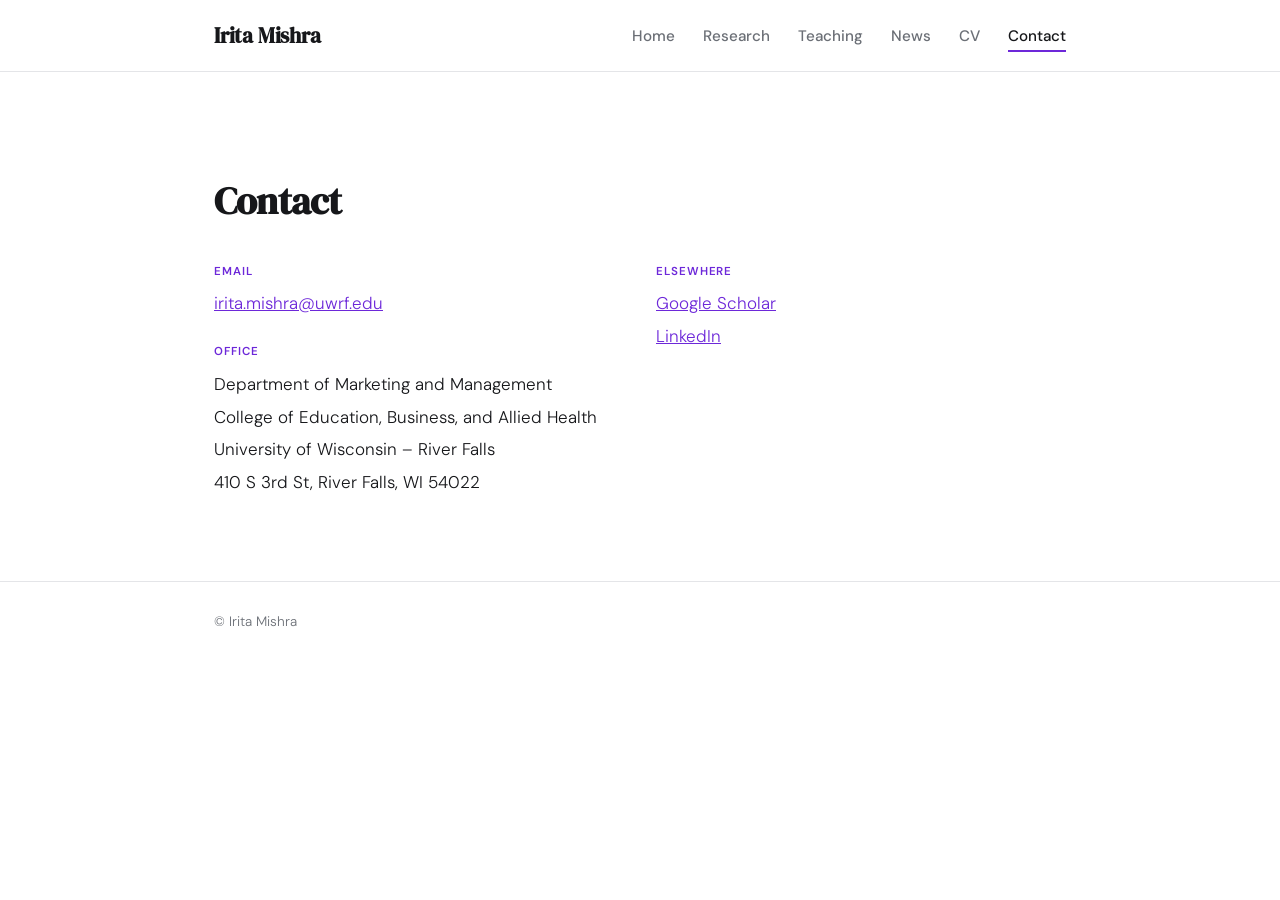
==== contact.html @ c256d79f "Restyle site typography and layout to match profscm.com block style Swaps Inter for a DM Serif Displ" ====
<!DOCTYPE html>
<html lang="en">
<head>
<meta charset="UTF-8">
<meta name="viewport" content="width=device-width, initial-scale=1.0">
<title>Contact | Irita Mishra</title>
<link rel="preconnect" href="https://fonts.googleapis.com">
<link rel="preconnect" href="https://fonts.gstatic.com" crossorigin>
<link href="https://fonts.googleapis.com/css2?family=DM+Sans:wght@300;400;500;600;700&family=DM+Serif+Display:ital@0;1&display=swap" rel="stylesheet">
<link rel="stylesheet" href="css/style.css">
</head>
<body>

<header class="site-header">
  <div class="wrap">
    <a href="index.html" class="site-title">Irita Mishra</a>
    <button class="nav-toggle" aria-label="Toggle navigation">&#9776;</button>
    <nav class="main-nav">
      <ul>
        <li><a href="index.html">Home</a></li>
        <li><a href="research.html">Research</a></li>
        <li><a href="teaching.html">Teaching</a></li>
        <li><a href="news.html">News</a></li>
        <li><a href="cv.html">CV</a></li>
        <li><a href="contact.html" class="active">Contact</a></li>
      </ul>
    </nav>
  </div>
</header>

<main>
  <div class="wrap">
    <div class="page-header">
      <h1>Contact</h1>
    </div>

    <section class="contact-grid">
      <div>
        <h3>Email</h3>
        <p><a href="mailto:irita.mishra@uwrf.edu">irita.mishra@uwrf.edu</a></p>

        <h3 style="margin-top:24px;">Office</h3>
        <p>Department of Marketing and Management</p>
        <p>College of Education, Business, and Allied Health</p>
        <p>University of Wisconsin – River Falls</p>
        <p>410 S 3rd St, River Falls, WI 54022</p>
      </div>

      <div>
        <h3>Elsewhere</h3>
        <p><a href="https://scholar.google.com/" target="_blank" rel="noopener">Google Scholar</a></p>
        <p><a href="https://www.linkedin.com/" target="_blank" rel="noopener">LinkedIn</a></p>
      </div>
    </section>
  </div>
</main>

<footer>
  <div class="wrap">
    &copy; Irita Mishra
  </div>
</footer>

<script src="js/main.js"></script>
</body>
</html>
---- css/style.css ----
/* ---------- Design tokens ---------- */
:root {
  --bg: #ffffff;
  --bg-alt: #f6f6f7;         /* light grey, for neutral highlights */
  --bg-purple: #f4f0fb;      /* light purple, for accent highlights */
  --bg-card: #ffffff;
  --text: #16171a;
  --text-muted: #6b6f76;
  --accent: #6d28d9;      /* muted purple, editable */
  --accent-dark: #591db8;
  --border: #e4e5e8;
  --border-card: #e8e4f0;
  --serif: "DM Serif Display", Georgia, "Times New Roman", serif;
  --sans: "DM Sans", -apple-system, BlinkMacSystemFont, "Segoe UI", Helvetica, Arial, sans-serif;
  --max-width: 900px;
  --radius: 10px;
}

* { box-sizing: border-box; }

html { scroll-behavior: smooth; }

body {
  margin: 0;
  background: var(--bg);
  color: var(--text);
  font-family: var(--sans);
  font-weight: 300;
  font-size: 17px;
  line-height: 1.7;
  -webkit-font-smoothing: antialiased;
}

.wrap {
  max-width: var(--max-width);
  margin: 0 auto;
  padding: 0 24px;
}

a {
  color: var(--accent);
}

.eyebrow {
  display: block;
  font-family: var(--sans);
  font-size: 0.72rem;
  font-weight: 600;
  letter-spacing: 0.08em;
  text-transform: uppercase;
  color: var(--accent);
  margin: 0 0 10px;
}

/* ---------- Header / nav ---------- */
header.site-header {
  border-bottom: 1px solid var(--border);
  background: var(--bg);
  position: sticky;
  top: 0;
  z-index: 10;
}

.site-header .wrap {
  display: flex;
  align-items: center;
  justify-content: space-between;
  padding-top: 18px;
  padding-bottom: 18px;
}

.site-title {
  font-family: var(--serif);
  font-size: 1.3rem;
  font-weight: 700;
  color: var(--text);
  text-decoration: none;
  letter-spacing: -0.01em;
}

nav.main-nav ul {
  list-style: none;
  display: flex;
  gap: 28px;
  margin: 0;
  padding: 0;
}

nav.main-nav a {
  text-decoration: none;
  color: var(--text-muted);
  font-size: 0.95rem;
  font-weight: 500;
  padding-bottom: 4px;
  border-bottom: 2px solid transparent;
  transition: color 0.15s ease, border-color 0.15s ease;
}

nav.main-nav a:hover,
nav.main-nav a.active {
  color: var(--text);
  border-bottom-color: var(--accent);
}

.nav-toggle {
  display: none;
  background: none;
  border: none;
  font-size: 1.5rem;
  cursor: pointer;
  color: var(--text);
}

/* ---------- Hero (home page) ---------- */
.hero {
  padding: 64px 0 48px;
  display: grid;
  grid-template-columns: 200px 1fr;
  gap: 40px;
  align-items: center;
}

.hero img.portrait {
  width: 200px;
  height: auto;
  border-radius: 8px;
  object-fit: contain;
  background: var(--bg-alt);
  border: 1px solid var(--border);
}

.hero h1 {
  font-family: var(--serif);
  font-weight: 700;
  font-size: 2.75rem;
  margin: 0 0 10px;
  line-height: 1.15;
  letter-spacing: -0.02em;
}

.hero .role {
  color: var(--text-muted);
  font-size: 1.05rem;
  font-weight: 400;
  margin: 0 0 16px;
}

.hero p {
  margin: 0 0 8px;
}

.links-row {
  margin-top: 18px;
  display: flex;
  flex-wrap: wrap;
  gap: 10px;
}

.links-row a {
  font-size: 0.9rem;
  font-weight: 500;
  text-decoration: none;
  color: var(--text);
  border: 1px solid var(--border);
  padding: 8px 16px;
  border-radius: 8px;
  transition: background 0.15s ease, border-color 0.15s ease;
}

.links-row a:hover {
  background: var(--bg-purple);
  border-color: var(--accent);
}

/* ---------- Section styling ---------- */
main {
  padding: 40px 0 80px;
}

section + section {
  margin-top: 64px;
}

h2.section-title {
  font-family: var(--serif);
  font-weight: 700;
  font-size: 1.9rem;
  margin: 0 0 24px;
  letter-spacing: -0.01em;
}

.section-intro {
  color: var(--text-muted);
  margin: 14px 0 24px;
  max-width: 640px;
}

.page-header {
  padding: 56px 0 16px;
}

.page-header h1 {
  font-family: var(--serif);
  font-weight: 700;
  font-size: 2.4rem;
  margin: 0 0 12px;
  letter-spacing: -0.02em;
}

.page-header p {
  color: var(--text-muted);
  max-width: 640px;
}

/* ---------- Research cards ---------- */
section:has(> .research-item) {
  display: grid;
  grid-template-columns: repeat(2, 1fr);
  gap: 18px;
}

section:has(> .research-item) > h2.section-title {
  grid-column: 1 / -1;
}

.research-item {
  padding: 26px;
  background: var(--bg-card);
  border: 1px solid var(--border-card);
  border-radius: var(--radius);
  transition: border-color 0.15s ease, box-shadow 0.15s ease;
}

.research-item:hover {
  border-color: var(--accent);
  box-shadow: 0 2px 14px rgba(109, 40, 217, 0.08);
}

.research-item h3 {
  font-family: var(--serif);
  font-size: 1.2rem;
  font-weight: 700;
  margin: 0 0 8px;
}

.research-item p {
  color: var(--text-muted);
  margin: 0;
}

.tag-row {
  margin-top: 10px;
  display: flex;
  flex-wrap: wrap;
  gap: 6px;
}

.tag {
  font-size: 0.78rem;
  font-weight: 500;
  color: var(--accent);
  background: var(--bg-purple);
  padding: 4px 12px;
  border-radius: 12px;
}

/* ---------- Publications ---------- */
.pub-year {
  font-family: var(--serif);
  font-weight: 700;
  font-size: 1.1rem;
  color: var(--text);
  margin: 32px 0 10px;
}

.pub-year:first-of-type { margin-top: 0; }

.pub-item {
  padding: 22px 26px;
  margin-bottom: 14px;
  background: var(--bg-card);
  border: 1px solid var(--border-card);
  border-radius: var(--radius);
  transition: border-color 0.15s ease, box-shadow 0.15s ease;
}

.pub-item:hover {
  border-color: var(--accent);
  box-shadow: 0 2px 14px rgba(109, 40, 217, 0.08);
}

.pub-item:last-child { margin-bottom: 0; }

.pub-item .pub-title {
  font-family: var(--serif);
  font-weight: 700;
  font-size: 1.08rem;
  margin: 0 0 6px;
}

.pub-item .pub-meta {
  color: var(--text-muted);
  font-size: 0.92rem;
  margin: 0 0 6px;
}

.pub-item .pub-links {
  margin-top: 10px;
}

.pub-item .pub-links a {
  display: inline-block;
  font-size: 0.82rem;
  font-weight: 500;
  margin-right: 10px;
  color: var(--accent);
  background: var(--bg-purple);
  text-decoration: none;
  padding: 5px 12px;
  border-radius: 6px;
  transition: background 0.15s ease;
}

.pub-item .pub-links a:hover { background: #e9e0f9; text-decoration: none; }

details.abstract summary {
  cursor: pointer;
  list-style: none;
}

details.abstract summary::-webkit-details-marker {
  display: none;
}

details.abstract summary::marker {
  display: none;
}

.pub-item details.abstract summary .pub-title {
  margin-bottom: 4px;
}

.course-item details.abstract summary h3 {
  margin-bottom: 4px;
}

details.abstract .dropdown-arrow {
  display: inline-flex;
  align-items: center;
  justify-content: center;
  width: 20px;
  height: 20px;
  margin-left: 8px;
  vertical-align: middle;
  border-radius: 50%;
  background: rgba(109, 40, 217, 0.1);
  color: var(--accent);
  transition: transform 0.15s ease, background 0.15s ease;
}

details.abstract .dropdown-arrow svg {
  width: 11px;
  height: 11px;
  fill: none;
  stroke: currentColor;
  stroke-width: 2.2;
  stroke-linecap: round;
  stroke-linejoin: round;
}

details.abstract summary:hover .dropdown-arrow {
  background: rgba(109, 40, 217, 0.18);
}

details.abstract[open] .dropdown-arrow {
  transform: rotate(180deg);
}

details.abstract .abstract-body {
  margin-top: 8px;
}

details.abstract .abstract-body p {
  margin: 0;
  color: var(--text-muted);
  font-size: 0.92rem;
  max-width: 640px;
}

.pub-status {
  display: inline-block;
  font-size: 0.75rem;
  padding: 2px 8px;
  border-radius: 10px;
  background: var(--bg-alt);
  color: var(--text-muted);
  margin-left: 8px;
}

/* ---------- Teaching ---------- */
.course-item {
  padding: 18px 24px;
  margin-bottom: 12px;
  background: var(--bg-card);
  border: 1px solid var(--border-card);
  border-radius: var(--radius);
  transition: border-color 0.15s ease, box-shadow 0.15s ease;
}

.course-item:hover {
  border-color: var(--accent);
  box-shadow: 0 2px 14px rgba(109, 40, 217, 0.08);
}

.course-item:last-child { margin-bottom: 0; }

.course-item h3 {
  font-family: var(--serif);
  font-weight: 700;
  margin: 0 0 4px;
  font-size: 1.1rem;
}

.course-item .course-meta {
  color: var(--text-muted);
  font-size: 0.9rem;
}

/* ---------- CV page ---------- */
.cv-block {
  margin-bottom: 28px;
  padding: 28px 32px;
  background: var(--bg-card);
  border: 1px solid var(--border-card);
  border-radius: var(--radius);
}

.cv-block h2.section-title { margin-bottom: 6px; }

.cv-entry {
  display: grid;
  grid-template-columns: 150px 1fr;
  gap: 16px;
  padding: 14px 0;
  border-top: 1px solid var(--border);
}

.cv-block .cv-entry:first-of-type { border-top: none; }

.cv-entry .cv-date {
  color: var(--text-muted);
  font-size: 0.9rem;
}

.cv-entry .cv-detail strong { display: block; font-weight: 600; }
.cv-entry .cv-detail span { color: var(--text-muted); font-size: 0.92rem; }

.download-btn {
  display: inline-block;
  margin-top: 6px;
  background: var(--accent);
  color: #fff;
  text-decoration: none;
  padding: 10px 22px;
  border-radius: 8px;
  font-weight: 500;
  font-size: 0.92rem;
  transition: background 0.15s ease;
}

.download-btn:hover { background: var(--accent-dark); }

/* ---------- Contact ---------- */
.contact-grid {
  display: grid;
  grid-template-columns: 1fr 1fr;
  gap: 32px;
}

.contact-grid h3 {
  font-family: var(--sans);
  margin: 0 0 8px;
  color: var(--accent);
  text-transform: uppercase;
  letter-spacing: 0.08em;
  font-weight: 600;
  font-size: 0.72rem;
}

.contact-grid p { margin: 0 0 4px; }

/* ---------- News ---------- */
.news-item {
  display: flex;
  gap: 20px;
  padding: 22px 24px;
  margin-bottom: 14px;
  background: var(--bg-card);
  border: 1px solid var(--border-card);
  border-radius: var(--radius);
  transition: border-color 0.15s ease, box-shadow 0.15s ease;
}

.news-item:hover {
  border-color: var(--accent);
  box-shadow: 0 2px 14px rgba(109, 40, 217, 0.08);
}

.news-item:last-child { margin-bottom: 0; }

.news-item .news-thumb {
  width: 100px;
  height: 100px;
  flex-shrink: 0;
  border-radius: 8px;
  object-fit: cover;
  background: var(--bg-alt);
  border: 1px solid var(--border);
}

.news-item .news-body { flex: 1; min-width: 0; }

.news-item .news-date {
  display: block;
  color: var(--text-muted);
  font-size: 0.82rem;
  margin-bottom: 4px;
}

.news-item h3 {
  font-family: var(--serif);
  font-weight: 700;
  margin: 0 0 6px;
  font-size: 1.15rem;
}

.news-item p {
  margin: 0 0 8px;
  color: var(--text-muted);
}

.news-item .news-link {
  font-size: 0.85rem;
  text-decoration: none;
}

.news-item .news-link:hover { text-decoration: underline; }

/* ---------- Footer ---------- */
footer {
  border-top: 1px solid var(--border);
  padding: 28px 0;
  color: var(--text-muted);
  font-size: 0.85rem;
}

/* ---------- Responsive ---------- */
@media (max-width: 780px) {
  section:has(> .research-item) {
    grid-template-columns: 1fr;
  }
}

@media (max-width: 640px) {
  .hero {
    grid-template-columns: 1fr;
    text-align: center;
    padding-top: 40px;
  }
  .hero img.portrait { margin: 0 auto; }
  .hero h1 { font-size: 2rem; }
  .page-header h1 { font-size: 1.9rem; }
  .links-row { justify-content: center; }

  .nav-toggle { display: block; }

  nav.main-nav {
    display: none;
    position: absolute;
    top: 100%;
    left: 0;
    right: 0;
    background: var(--bg);
    border-bottom: 1px solid var(--border);
  }

  nav.main-nav.open { display: block; }

  nav.main-nav ul {
    flex-direction: column;
    padding: 12px 24px 20px;
    gap: 16px;
  }

  .cv-entry { grid-template-columns: 1fr; gap: 2px; }
  .contact-grid { grid-template-columns: 1fr; }

  .news-item { flex-direction: column; }
  .news-item .news-thumb { width: 100%; height: auto; aspect-ratio: 1 / 1; }
}
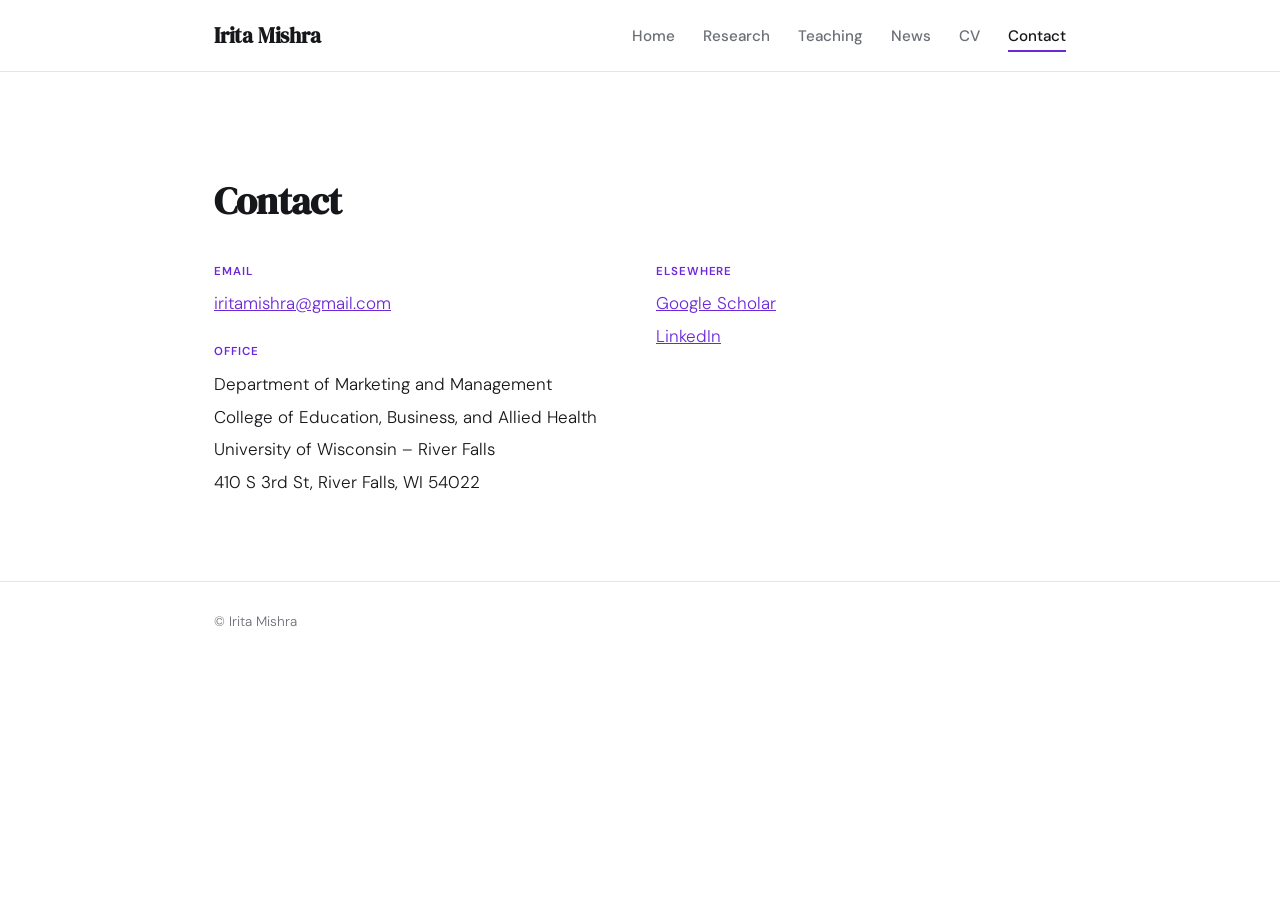
==== commit 48c42d0f: "Sync CV, research, and teaching pages; update contact links and block styling Updates cv.html, resea" ====
--- a/contact.html
+++ b/contact.html
@@ -37,7 +37,7 @@
     <section class="contact-grid">
       <div>
         <h3>Email</h3>
-        <p><a href="mailto:irita.mishra@uwrf.edu">irita.mishra@uwrf.edu</a></p>
+        <p><a href="mailto:iritamishra@gmail.com">iritamishra@gmail.com</a></p>
 
         <h3 style="margin-top:24px;">Office</h3>
         <p>Department of Marketing and Management</p>
@@ -48,8 +48,8 @@
 
       <div>
         <h3>Elsewhere</h3>
-        <p><a href="https://scholar.google.com/" target="_blank" rel="noopener">Google Scholar</a></p>
-        <p><a href="https://www.linkedin.com/" target="_blank" rel="noopener">LinkedIn</a></p>
+        <p><a href="https://scholar.google.com/citations?user=cT0lLs0AAAAJ&hl=en" target="_blank" rel="noopener">Google Scholar</a></p>
+        <p><a href="https://www.linkedin.com/in/iritamishra/" target="_blank" rel="noopener">LinkedIn</a></p>
       </div>
     </section>
   </div>
--- a/css/style.css
+++ b/css/style.css
@@ -9,7 +9,10 @@
   --accent: #6d28d9;      /* muted purple, editable */
   --accent-dark: #591db8;
   --border: #e4e5e8;
-  --border-card: #e8e4f0;
+  --border-card: #e0d4f7;
+  --border-grey: #dadbdf;
+  --bg-purple-hover: #ece0fa;
+  --bg-grey-hover: #e9eaed;
   --serif: "DM Serif Display", Georgia, "Times New Roman", serif;
   --sans: "DM Sans", -apple-system, BlinkMacSystemFont, "Segoe UI", Helvetica, Arial, sans-serif;
   --max-width: 900px;
@@ -225,15 +228,16 @@
 
 .research-item {
   padding: 26px;
-  background: var(--bg-card);
+  background: var(--bg-purple);
   border: 1px solid var(--border-card);
   border-radius: var(--radius);
-  transition: border-color 0.15s ease, box-shadow 0.15s ease;
+  transition: background 0.15s ease, border-color 0.15s ease, box-shadow 0.15s ease;
 }
 
 .research-item:hover {
+  background: var(--bg-purple-hover);
   border-color: var(--accent);
-  box-shadow: 0 2px 14px rgba(109, 40, 217, 0.08);
+  box-shadow: 0 2px 14px rgba(109, 40, 217, 0.1);
 }
 
 .research-item h3 {
@@ -264,6 +268,10 @@
   border-radius: 12px;
 }
 
+.research-item .tag {
+  background: #ffffff;
+}
+
 /* ---------- Publications ---------- */
 .pub-year {
   font-family: var(--serif);
@@ -278,15 +286,16 @@
 .pub-item {
   padding: 22px 26px;
   margin-bottom: 14px;
-  background: var(--bg-card);
+  background: var(--bg-purple);
   border: 1px solid var(--border-card);
   border-radius: var(--radius);
-  transition: border-color 0.15s ease, box-shadow 0.15s ease;
+  transition: background 0.15s ease, border-color 0.15s ease, box-shadow 0.15s ease;
 }
 
 .pub-item:hover {
+  background: var(--bg-purple-hover);
   border-color: var(--accent);
-  box-shadow: 0 2px 14px rgba(109, 40, 217, 0.08);
+  box-shadow: 0 2px 14px rgba(109, 40, 217, 0.1);
 }
 
 .pub-item:last-child { margin-bottom: 0; }
@@ -314,14 +323,14 @@
   font-weight: 500;
   margin-right: 10px;
   color: var(--accent);
-  background: var(--bg-purple);
+  background: #ffffff;
   text-decoration: none;
   padding: 5px 12px;
   border-radius: 6px;
   transition: background 0.15s ease;
 }
 
-.pub-item .pub-links a:hover { background: #e9e0f9; text-decoration: none; }
+.pub-item .pub-links a:hover { background: var(--accent); color: #ffffff; text-decoration: none; }
 
 details.abstract summary {
   cursor: pointer;
@@ -372,6 +381,17 @@
   background: rgba(109, 40, 217, 0.18);
 }
 
+.pub-item .dropdown-arrow,
+.course-item .dropdown-arrow {
+  background: #ffffff;
+}
+
+.pub-item summary:hover .dropdown-arrow,
+.course-item summary:hover .dropdown-arrow {
+  background: var(--accent);
+  color: #ffffff;
+}
+
 details.abstract[open] .dropdown-arrow {
   transform: rotate(180deg);
 }
@@ -397,17 +417,22 @@
   margin-left: 8px;
 }
 
+.pub-item .pub-status {
+  background: #ffffff;
+}
+
 /* ---------- Teaching ---------- */
 .course-item {
   padding: 18px 24px;
   margin-bottom: 12px;
-  background: var(--bg-card);
-  border: 1px solid var(--border-card);
+  background: var(--bg-alt);
+  border: 1px solid var(--border-grey);
   border-radius: var(--radius);
-  transition: border-color 0.15s ease, box-shadow 0.15s ease;
+  transition: background 0.15s ease, border-color 0.15s ease, box-shadow 0.15s ease;
 }
 
 .course-item:hover {
+  background: var(--bg-grey-hover);
   border-color: var(--accent);
   box-shadow: 0 2px 14px rgba(109, 40, 217, 0.08);
 }
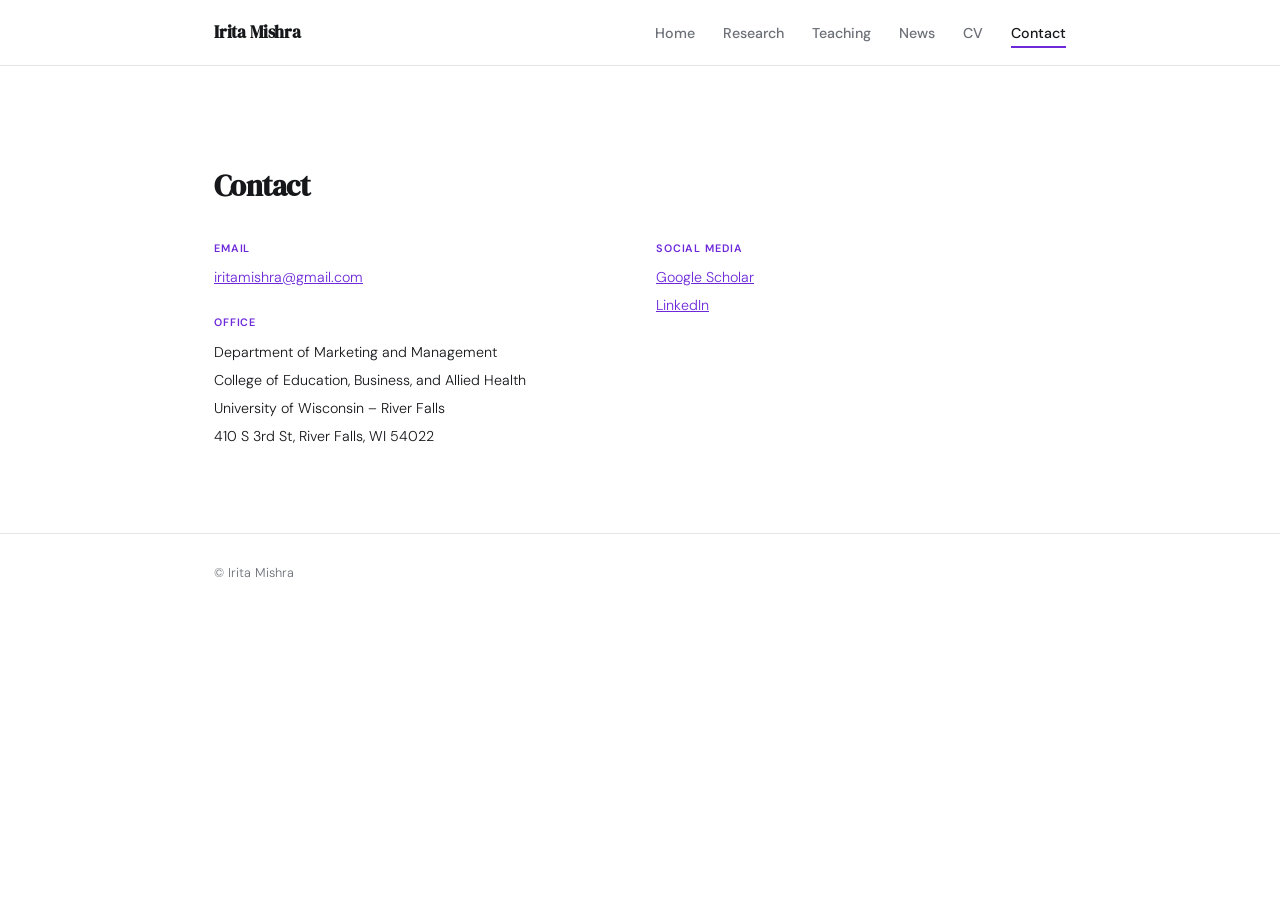
==== commit bb6044b7: "Simplify research page and clean up CV/contact formatting Removes the Current Research Streams cards" ====
--- a/contact.html
+++ b/contact.html
@@ -47,7 +47,7 @@
       </div>
 
       <div>
-        <h3>Elsewhere</h3>
+        <h3>Social Media</h3>
         <p><a href="https://scholar.google.com/citations?user=cT0lLs0AAAAJ&hl=en" target="_blank" rel="noopener">Google Scholar</a></p>
         <p><a href="https://www.linkedin.com/in/iritamishra/" target="_blank" rel="noopener">LinkedIn</a></p>
       </div>
--- a/css/style.css
+++ b/css/style.css
@@ -10,9 +10,6 @@
   --accent-dark: #591db8;
   --border: #e4e5e8;
   --border-card: #e0d4f7;
-  --border-grey: #dadbdf;
-  --bg-purple-hover: #ece0fa;
-  --bg-grey-hover: #e9eaed;
   --serif: "DM Serif Display", Georgia, "Times New Roman", serif;
   --sans: "DM Sans", -apple-system, BlinkMacSystemFont, "Segoe UI", Helvetica, Arial, sans-serif;
   --max-width: 900px;
@@ -21,7 +18,7 @@
 
 * { box-sizing: border-box; }
 
-html { scroll-behavior: smooth; }
+html { scroll-behavior: smooth; font-size: 15px; }
 
 body {
   margin: 0;
@@ -29,7 +26,7 @@
   color: var(--text);
   font-family: var(--sans);
   font-weight: 300;
-  font-size: 17px;
+  font-size: 0.95rem;
   line-height: 1.7;
   -webkit-font-smoothing: antialiased;
 }
@@ -74,7 +71,7 @@
 
 .site-title {
   font-family: var(--serif);
-  font-size: 1.3rem;
+  font-size: 1.15rem;
   font-weight: 700;
   color: var(--text);
   text-decoration: none;
@@ -135,7 +132,7 @@
 .hero h1 {
   font-family: var(--serif);
   font-weight: 700;
-  font-size: 2.75rem;
+  font-size: 2.2rem;
   margin: 0 0 10px;
   line-height: 1.15;
   letter-spacing: -0.02em;
@@ -143,7 +140,7 @@
 
 .hero .role {
   color: var(--text-muted);
-  font-size: 1.05rem;
+  font-size: 0.95rem;
   font-weight: 400;
   margin: 0 0 16px;
 }
@@ -187,8 +184,8 @@
 h2.section-title {
   font-family: var(--serif);
   font-weight: 700;
-  font-size: 1.9rem;
-  margin: 0 0 24px;
+  font-size: 1.5rem;
+  margin: 0 0 20px;
   letter-spacing: -0.01em;
 }
 
@@ -205,7 +202,7 @@
 .page-header h1 {
   font-family: var(--serif);
   font-weight: 700;
-  font-size: 2.4rem;
+  font-size: 1.9rem;
   margin: 0 0 12px;
   letter-spacing: -0.02em;
 }
@@ -213,43 +210,6 @@
 .page-header p {
   color: var(--text-muted);
   max-width: 640px;
-}
-
-/* ---------- Research cards ---------- */
-section:has(> .research-item) {
-  display: grid;
-  grid-template-columns: repeat(2, 1fr);
-  gap: 18px;
-}
-
-section:has(> .research-item) > h2.section-title {
-  grid-column: 1 / -1;
-}
-
-.research-item {
-  padding: 26px;
-  background: var(--bg-purple);
-  border: 1px solid var(--border-card);
-  border-radius: var(--radius);
-  transition: background 0.15s ease, border-color 0.15s ease, box-shadow 0.15s ease;
-}
-
-.research-item:hover {
-  background: var(--bg-purple-hover);
-  border-color: var(--accent);
-  box-shadow: 0 2px 14px rgba(109, 40, 217, 0.1);
-}
-
-.research-item h3 {
-  font-family: var(--serif);
-  font-size: 1.2rem;
-  font-weight: 700;
-  margin: 0 0 8px;
-}
-
-.research-item p {
-  color: var(--text-muted);
-  margin: 0;
 }
 
 .tag-row {
@@ -268,9 +228,6 @@
   border-radius: 12px;
 }
 
-.research-item .tag {
-  background: #ffffff;
-}
 
 /* ---------- Publications ---------- */
 .pub-year {
@@ -286,16 +243,15 @@
 .pub-item {
   padding: 22px 26px;
   margin-bottom: 14px;
-  background: var(--bg-purple);
+  background: var(--bg-card);
   border: 1px solid var(--border-card);
   border-radius: var(--radius);
-  transition: background 0.15s ease, border-color 0.15s ease, box-shadow 0.15s ease;
+  transition: border-color 0.15s ease, box-shadow 0.15s ease;
 }
 
 .pub-item:hover {
-  background: var(--bg-purple-hover);
   border-color: var(--accent);
-  box-shadow: 0 2px 14px rgba(109, 40, 217, 0.1);
+  box-shadow: 0 2px 14px rgba(109, 40, 217, 0.08);
 }
 
 .pub-item:last-child { margin-bottom: 0; }
@@ -303,7 +259,7 @@
 .pub-item .pub-title {
   font-family: var(--serif);
   font-weight: 700;
-  font-size: 1.08rem;
+  font-size: 0.98rem;
   margin: 0 0 6px;
 }
 
@@ -323,7 +279,7 @@
   font-weight: 500;
   margin-right: 10px;
   color: var(--accent);
-  background: #ffffff;
+  background: var(--bg-purple);
   text-decoration: none;
   padding: 5px 12px;
   border-radius: 6px;
@@ -381,17 +337,6 @@
   background: rgba(109, 40, 217, 0.18);
 }
 
-.pub-item .dropdown-arrow,
-.course-item .dropdown-arrow {
-  background: #ffffff;
-}
-
-.pub-item summary:hover .dropdown-arrow,
-.course-item summary:hover .dropdown-arrow {
-  background: var(--accent);
-  color: #ffffff;
-}
-
 details.abstract[open] .dropdown-arrow {
   transform: rotate(180deg);
 }
@@ -404,7 +349,6 @@
   margin: 0;
   color: var(--text-muted);
   font-size: 0.92rem;
-  max-width: 640px;
 }
 
 .pub-status {
@@ -417,22 +361,17 @@
   margin-left: 8px;
 }
 
-.pub-item .pub-status {
-  background: #ffffff;
-}
-
 /* ---------- Teaching ---------- */
 .course-item {
   padding: 18px 24px;
   margin-bottom: 12px;
-  background: var(--bg-alt);
-  border: 1px solid var(--border-grey);
+  background: var(--bg-card);
+  border: 1px solid var(--border-card);
   border-radius: var(--radius);
-  transition: background 0.15s ease, border-color 0.15s ease, box-shadow 0.15s ease;
+  transition: border-color 0.15s ease, box-shadow 0.15s ease;
 }
 
 .course-item:hover {
-  background: var(--bg-grey-hover);
   border-color: var(--accent);
   box-shadow: 0 2px 14px rgba(109, 40, 217, 0.08);
 }
@@ -443,7 +382,7 @@
   font-family: var(--serif);
   font-weight: 700;
   margin: 0 0 4px;
-  font-size: 1.1rem;
+  font-size: 0.98rem;
 }
 
 .course-item .course-meta {
@@ -556,7 +495,7 @@
   font-family: var(--serif);
   font-weight: 700;
   margin: 0 0 6px;
-  font-size: 1.15rem;
+  font-size: 1.02rem;
 }
 
 .news-item p {
@@ -580,12 +519,6 @@
 }
 
 /* ---------- Responsive ---------- */
-@media (max-width: 780px) {
-  section:has(> .research-item) {
-    grid-template-columns: 1fr;
-  }
-}
-
 @media (max-width: 640px) {
   .hero {
     grid-template-columns: 1fr;
@@ -593,8 +526,8 @@
     padding-top: 40px;
   }
   .hero img.portrait { margin: 0 auto; }
-  .hero h1 { font-size: 2rem; }
-  .page-header h1 { font-size: 1.9rem; }
+  .hero h1 { font-size: 1.7rem; }
+  .page-header h1 { font-size: 1.55rem; }
   .links-row { justify-content: center; }
 
   .nav-toggle { display: block; }
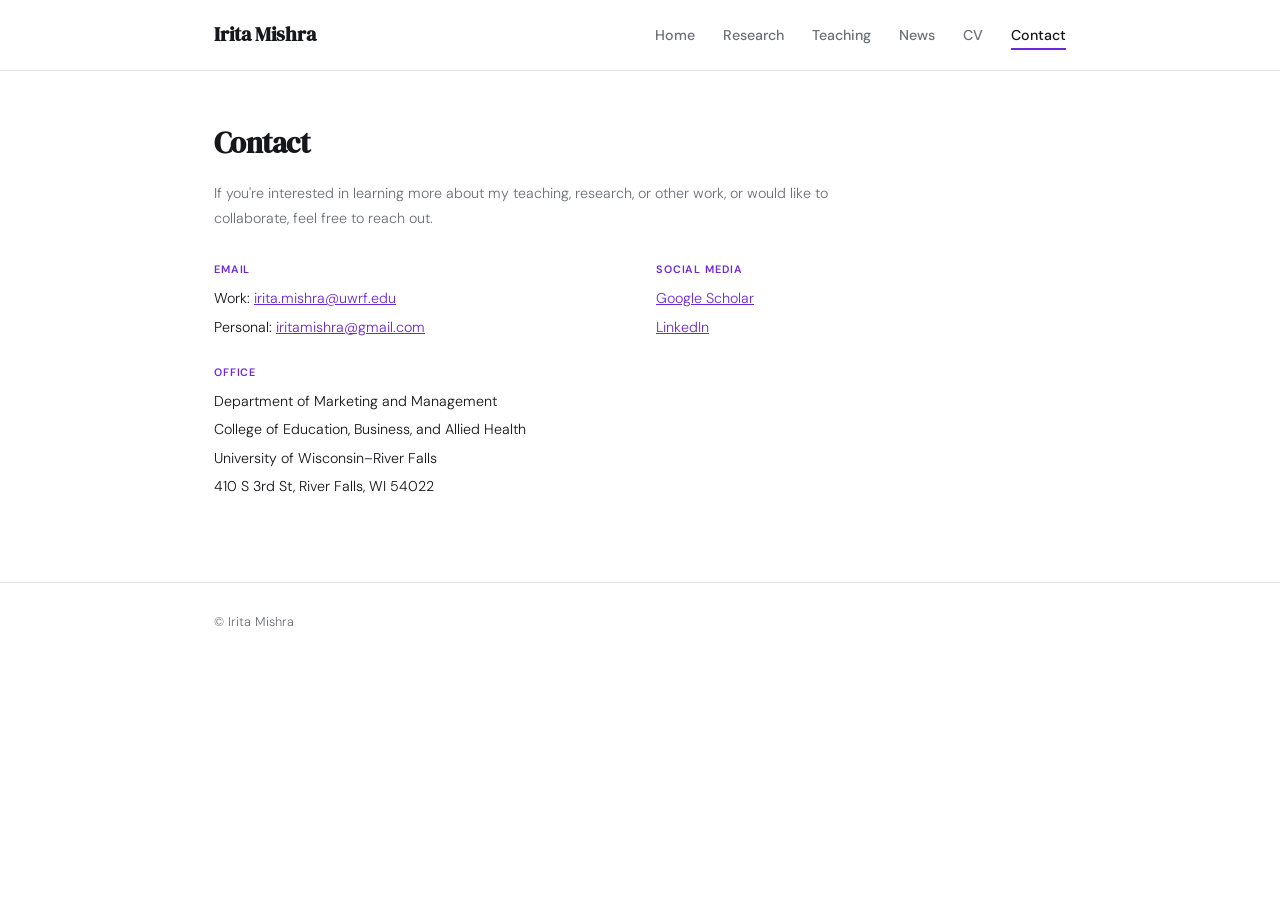
==== commit da618cfe: "Fix link-preview title, tighten dash spacing, add contact intro & work email - index.html: shorten <" ====
--- a/contact.html
+++ b/contact.html
@@ -8,6 +8,10 @@
 <link rel="preconnect" href="https://fonts.gstatic.com" crossorigin>
 <link href="https://fonts.googleapis.com/css2?family=DM+Sans:wght@300;400;500;600;700&family=DM+Serif+Display:ital@0;1&display=swap" rel="stylesheet">
 <link rel="stylesheet" href="css/style.css">
+<link rel="icon" type="image/x-icon" href="images/favicon.ico">
+<link rel="icon" type="image/png" sizes="32x32" href="images/favicon-32x32.png">
+<link rel="icon" type="image/png" sizes="16x16" href="images/favicon-16x16.png">
+<link rel="apple-touch-icon" sizes="180x180" href="images/apple-touch-icon.png">
 </head>
 <body>
 
@@ -32,17 +36,19 @@
   <div class="wrap">
     <div class="page-header">
       <h1>Contact</h1>
+      <p>If you're interested in learning more about my teaching, research, or other work, or would like to collaborate, feel free to reach out.</p>
     </div>
 
     <section class="contact-grid">
       <div>
         <h3>Email</h3>
-        <p><a href="mailto:iritamishra@gmail.com">iritamishra@gmail.com</a></p>
+        <p>Work: <a href="mailto:irita.mishra@uwrf.edu">irita.mishra@uwrf.edu</a></p>
+        <p>Personal: <a href="mailto:iritamishra@gmail.com">iritamishra@gmail.com</a></p>
 
         <h3 style="margin-top:24px;">Office</h3>
         <p>Department of Marketing and Management</p>
         <p>College of Education, Business, and Allied Health</p>
-        <p>University of Wisconsin – River Falls</p>
+        <p>University of Wisconsin–River Falls</p>
         <p>410 S 3rd St, River Falls, WI 54022</p>
       </div>
 
--- a/css/style.css
+++ b/css/style.css
@@ -16,7 +16,20 @@
   --radius: 10px;
 }
 
-* { box-sizing: border-box; }
+* {
+  box-sizing: border-box;
+  -webkit-tap-highlight-color: transparent;
+  tap-highlight-color: transparent;
+}
+
+a, button, summary, details, .news-item, .pub-item, .course-item, .research-item {
+  -webkit-tap-highlight-color: transparent;
+}
+
+a:focus:not(:focus-visible),
+button:focus:not(:focus-visible) {
+  outline: none;
+}
 
 html { scroll-behavior: smooth; font-size: 15px; }
 
@@ -71,7 +84,7 @@
 
 .site-title {
   font-family: var(--serif);
-  font-size: 1.15rem;
+  font-size: 1.32rem;
   font-weight: 700;
   color: var(--text);
   text-decoration: none;
@@ -139,7 +152,7 @@
 }
 
 .hero .role {
-  color: var(--text-muted);
+  color: var(--accent);
   font-size: 0.95rem;
   font-weight: 400;
   margin: 0 0 16px;
@@ -157,24 +170,32 @@
 }
 
 .links-row a {
+  display: inline-block;
   font-size: 0.9rem;
   font-weight: 500;
   text-decoration: none;
   color: var(--text);
-  border: 1px solid var(--border);
+  background: var(--bg);
+  border: 1.5px solid var(--accent);
   padding: 8px 16px;
   border-radius: 8px;
-  transition: background 0.15s ease, border-color 0.15s ease;
+  transition: background 0.2s ease, transform 0.2s ease, box-shadow 0.2s ease;
 }
 
 .links-row a:hover {
   background: var(--bg-purple);
-  border-color: var(--accent);
+  transform: translateY(-3px);
+  box-shadow: 0 8px 16px rgba(109, 40, 217, 0.15);
+}
+
+.links-row a:active {
+  background: var(--bg-purple);
+  transform: translateY(-1px);
 }
 
 /* ---------- Section styling ---------- */
 main {
-  padding: 40px 0 80px;
+  padding: 20px 0 80px;
 }
 
 section + section {
@@ -196,7 +217,7 @@
 }
 
 .page-header {
-  padding: 56px 0 16px;
+  padding: 28px 0 16px;
 }
 
 .page-header h1 {
@@ -246,12 +267,13 @@
   background: var(--bg-card);
   border: 1px solid var(--border-card);
   border-radius: var(--radius);
-  transition: border-color 0.15s ease, box-shadow 0.15s ease;
+  transition: border-color 0.2s ease, box-shadow 0.2s ease, transform 0.2s ease;
 }
 
 .pub-item:hover {
   border-color: var(--accent);
-  box-shadow: 0 2px 14px rgba(109, 40, 217, 0.08);
+  box-shadow: 0 10px 22px rgba(109, 40, 217, 0.14);
+  transform: translateY(-4px);
 }
 
 .pub-item:last-child { margin-bottom: 0; }
@@ -362,18 +384,27 @@
 }
 
 /* ---------- Teaching ---------- */
+.course-grid {
+  display: grid;
+  grid-template-columns: 1fr 1fr;
+  gap: 16px 20px;
+}
+
 .course-item {
   padding: 18px 24px;
   margin-bottom: 12px;
   background: var(--bg-card);
   border: 1px solid var(--border-card);
   border-radius: var(--radius);
-  transition: border-color 0.15s ease, box-shadow 0.15s ease;
-}
+  transition: border-color 0.2s ease, box-shadow 0.2s ease, transform 0.2s ease;
+}
+
+.course-grid .course-item { margin-bottom: 0; }
 
 .course-item:hover {
   border-color: var(--accent);
-  box-shadow: 0 2px 14px rgba(109, 40, 217, 0.08);
+  box-shadow: 0 10px 22px rgba(109, 40, 217, 0.14);
+  transform: translateY(-4px);
 }
 
 .course-item:last-child { margin-bottom: 0; }
@@ -403,7 +434,7 @@
 
 .cv-entry {
   display: grid;
-  grid-template-columns: 150px 1fr;
+  grid-template-columns: 195px 1fr;
   gap: 16px;
   padding: 14px 0;
   border-top: 1px solid var(--border);
@@ -412,12 +443,85 @@
 .cv-block .cv-entry:first-of-type { border-top: none; }
 
 .cv-entry .cv-date {
-  color: var(--text-muted);
-  font-size: 0.9rem;
-}
-
-.cv-entry .cv-detail strong { display: block; font-weight: 600; }
-.cv-entry .cv-detail span { color: var(--text-muted); font-size: 0.92rem; }
+  display: inline-block;
+  align-self: start;
+  width: fit-content;
+  max-width: 100%;
+  color: var(--accent-dark);
+  background: var(--bg-purple);
+  font-size: 0.78rem;
+  font-weight: 600;
+  line-height: 1.3;
+  padding: 5px 12px;
+  border-radius: 999px;
+  white-space: nowrap;
+}
+
+.cv-entry .cv-detail {
+  min-width: 0;
+}
+
+.cv-entry .cv-detail:has(.cv-logo) {
+  display: flex;
+  align-items: flex-start;
+  gap: 14px;
+}
+
+.cv-entry .cv-detail .cv-logo {
+  width: 56px;
+  height: 56px;
+  object-fit: contain;
+  flex-shrink: 0;
+  border-radius: 6px;
+  border: 1px solid var(--border);
+  background: #ffffff;
+  padding: 4px;
+}
+
+.cv-entry .cv-detail .cv-detail-text { flex: 1; min-width: 0; }
+
+.cv-entry .cv-detail-text strong,
+.cv-entry .cv-detail > strong {
+  display: block;
+  font-weight: 600;
+  margin-bottom: 3px;
+}
+
+.cv-entry .cv-detail ul.cv-list {
+  margin: 0;
+  padding: 0;
+  list-style: none;
+}
+
+.cv-entry .cv-detail ul.cv-list li {
+  position: relative;
+  padding-left: 16px;
+  margin-bottom: 7px;
+  color: var(--text-muted);
+  font-size: 0.92rem;
+  line-height: 1.5;
+}
+
+.cv-entry .cv-detail ul.cv-list li:last-child { margin-bottom: 0; }
+
+.cv-entry .cv-detail ul.cv-list li::before {
+  content: "";
+  position: absolute;
+  left: 0;
+  top: 0.55em;
+  width: 5px;
+  height: 5px;
+  border-radius: 50%;
+  background: var(--accent);
+}
+
+.cv-entry .cv-detail-text span,
+.cv-entry .cv-detail > span {
+  display: block;
+  color: var(--text-muted);
+  font-size: 0.92rem;
+  line-height: 1.5;
+}
 
 .download-btn {
   display: inline-block;
@@ -429,10 +533,16 @@
   border-radius: 8px;
   font-weight: 500;
   font-size: 0.92rem;
-  transition: background 0.15s ease;
-}
-
-.download-btn:hover { background: var(--accent-dark); }
+  transition: background 0.2s ease, transform 0.2s ease, box-shadow 0.2s ease;
+}
+
+.download-btn:hover {
+  background: var(--accent-dark);
+  transform: translateY(-3px);
+  box-shadow: 0 8px 16px rgba(109, 40, 217, 0.25);
+}
+
+.download-btn:active { transform: translateY(-1px); }
 
 /* ---------- Contact ---------- */
 .contact-grid {
@@ -462,12 +572,13 @@
   background: var(--bg-card);
   border: 1px solid var(--border-card);
   border-radius: var(--radius);
-  transition: border-color 0.15s ease, box-shadow 0.15s ease;
+  transition: border-color 0.2s ease, box-shadow 0.2s ease, transform 0.2s ease;
 }
 
 .news-item:hover {
   border-color: var(--accent);
-  box-shadow: 0 2px 14px rgba(109, 40, 217, 0.08);
+  box-shadow: 0 10px 22px rgba(109, 40, 217, 0.14);
+  transform: translateY(-4px);
 }
 
 .news-item:last-child { margin-bottom: 0; }
@@ -478,8 +589,15 @@
   flex-shrink: 0;
   border-radius: 8px;
   object-fit: cover;
+  padding: 8px;
   background: var(--bg-alt);
   border: 1px solid var(--border);
+}
+
+.news-item .news-thumb.news-thumb-logo {
+  object-fit: contain;
+  padding: 16px;
+  background: #ffffff;
 }
 
 .news-item .news-body { flex: 1; min-width: 0; }
@@ -533,16 +651,30 @@
   .nav-toggle { display: block; }
 
   nav.main-nav {
-    display: none;
     position: absolute;
     top: 100%;
     left: 0;
     right: 0;
     background: var(--bg);
-    border-bottom: 1px solid var(--border);
+    border-bottom: 1px solid transparent;
+    max-height: 0;
+    overflow: hidden;
+    opacity: 0;
+    transform: translateY(-6px);
+    pointer-events: none;
+    transition: max-height 0.35s cubic-bezier(0.4, 0, 0.2, 1),
+                opacity 0.25s ease,
+                transform 0.3s cubic-bezier(0.4, 0, 0.2, 1),
+                border-color 0.35s ease;
   }
 
-  nav.main-nav.open { display: block; }
+  nav.main-nav.open {
+    max-height: 320px;
+    opacity: 1;
+    transform: translateY(0);
+    pointer-events: auto;
+    border-bottom-color: var(--border);
+  }
 
   nav.main-nav ul {
     flex-direction: column;
@@ -551,8 +683,14 @@
   }
 
   .cv-entry { grid-template-columns: 1fr; gap: 2px; }
+  .cv-entry .cv-date { margin-bottom: 8px; }
+
+  .course-grid { display: block; }
+  .course-grid .course-item { margin-bottom: 12px; }
+  .course-grid .course-item:last-child { margin-bottom: 0; }
   .contact-grid { grid-template-columns: 1fr; }
 
   .news-item { flex-direction: column; }
   .news-item .news-thumb { width: 100%; height: auto; aspect-ratio: 1 / 1; }
-}
+  .news-item .news-thumb.news-thumb-logo { width: 160px; height: 100px; aspect-ratio: auto; }
+}
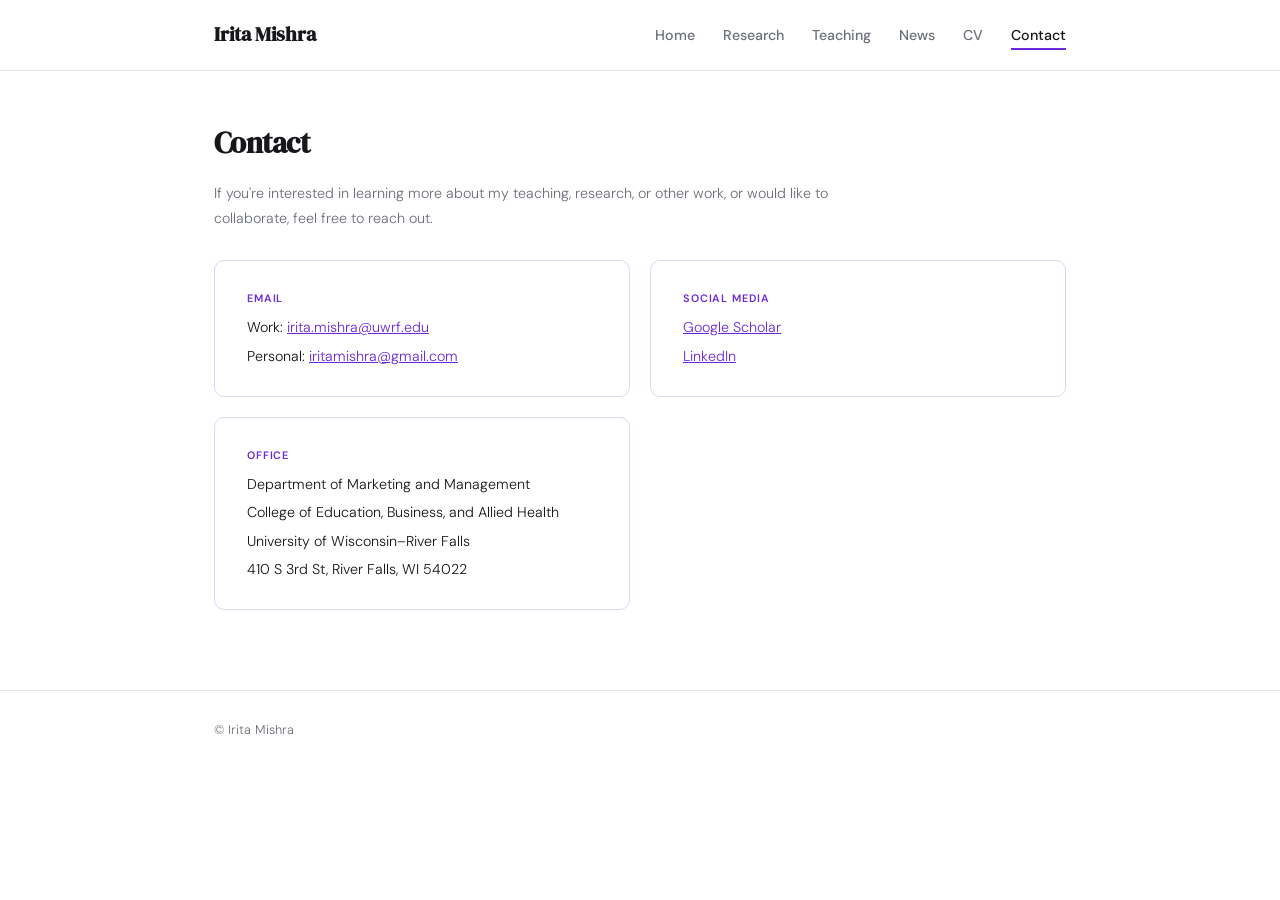
==== commit 9146561e: "Give contact page card styling to match the rest of the site Wrap Email, Office, and Social Media in" ====
--- a/contact.html
+++ b/contact.html
@@ -40,22 +40,28 @@
     </div>
 
     <section class="contact-grid">
-      <div>
-        <h3>Email</h3>
-        <p>Work: <a href="mailto:irita.mishra@uwrf.edu">irita.mishra@uwrf.edu</a></p>
-        <p>Personal: <a href="mailto:iritamishra@gmail.com">iritamishra@gmail.com</a></p>
+      <div class="contact-col">
+        <div class="contact-card">
+          <h3>Email</h3>
+          <p>Work: <a href="mailto:irita.mishra@uwrf.edu">irita.mishra@uwrf.edu</a></p>
+          <p>Personal: <a href="mailto:iritamishra@gmail.com">iritamishra@gmail.com</a></p>
+        </div>
 
-        <h3 style="margin-top:24px;">Office</h3>
-        <p>Department of Marketing and Management</p>
-        <p>College of Education, Business, and Allied Health</p>
-        <p>University of Wisconsin–River Falls</p>
-        <p>410 S 3rd St, River Falls, WI 54022</p>
+        <div class="contact-card">
+          <h3>Office</h3>
+          <p>Department of Marketing and Management</p>
+          <p>College of Education, Business, and Allied Health</p>
+          <p>University of Wisconsin–River Falls</p>
+          <p>410 S 3rd St, River Falls, WI 54022</p>
+        </div>
       </div>
 
-      <div>
-        <h3>Social Media</h3>
-        <p><a href="https://scholar.google.com/citations?user=cT0lLs0AAAAJ&hl=en" target="_blank" rel="noopener">Google Scholar</a></p>
-        <p><a href="https://www.linkedin.com/in/iritamishra/" target="_blank" rel="noopener">LinkedIn</a></p>
+      <div class="contact-col">
+        <div class="contact-card">
+          <h3>Social Media</h3>
+          <p><a href="https://scholar.google.com/citations?user=cT0lLs0AAAAJ&hl=en" target="_blank" rel="noopener">Google Scholar</a></p>
+          <p><a href="https://www.linkedin.com/in/iritamishra/" target="_blank" rel="noopener">LinkedIn</a></p>
+        </div>
       </div>
     </section>
   </div>
--- a/css/style.css
+++ b/css/style.css
@@ -548,10 +548,31 @@
 .contact-grid {
   display: grid;
   grid-template-columns: 1fr 1fr;
-  gap: 32px;
-}
-
-.contact-grid h3 {
+  gap: 20px;
+  align-items: start;
+}
+
+.contact-col {
+  display: flex;
+  flex-direction: column;
+  gap: 20px;
+}
+
+.contact-card {
+  padding: 28px 32px;
+  background: var(--bg-card);
+  border: 1px solid var(--border-card);
+  border-radius: var(--radius);
+  transition: border-color 0.2s ease, box-shadow 0.2s ease, transform 0.2s ease;
+}
+
+.contact-card:hover {
+  border-color: var(--accent);
+  box-shadow: 0 10px 22px rgba(109, 40, 217, 0.14);
+  transform: translateY(-4px);
+}
+
+.contact-card h3 {
   font-family: var(--sans);
   margin: 0 0 8px;
   color: var(--accent);
@@ -561,7 +582,8 @@
   font-size: 0.72rem;
 }
 
-.contact-grid p { margin: 0 0 4px; }
+.contact-card p { margin: 0 0 4px; }
+.contact-card p:last-child { margin-bottom: 0; }
 
 /* ---------- News ---------- */
 .news-item {
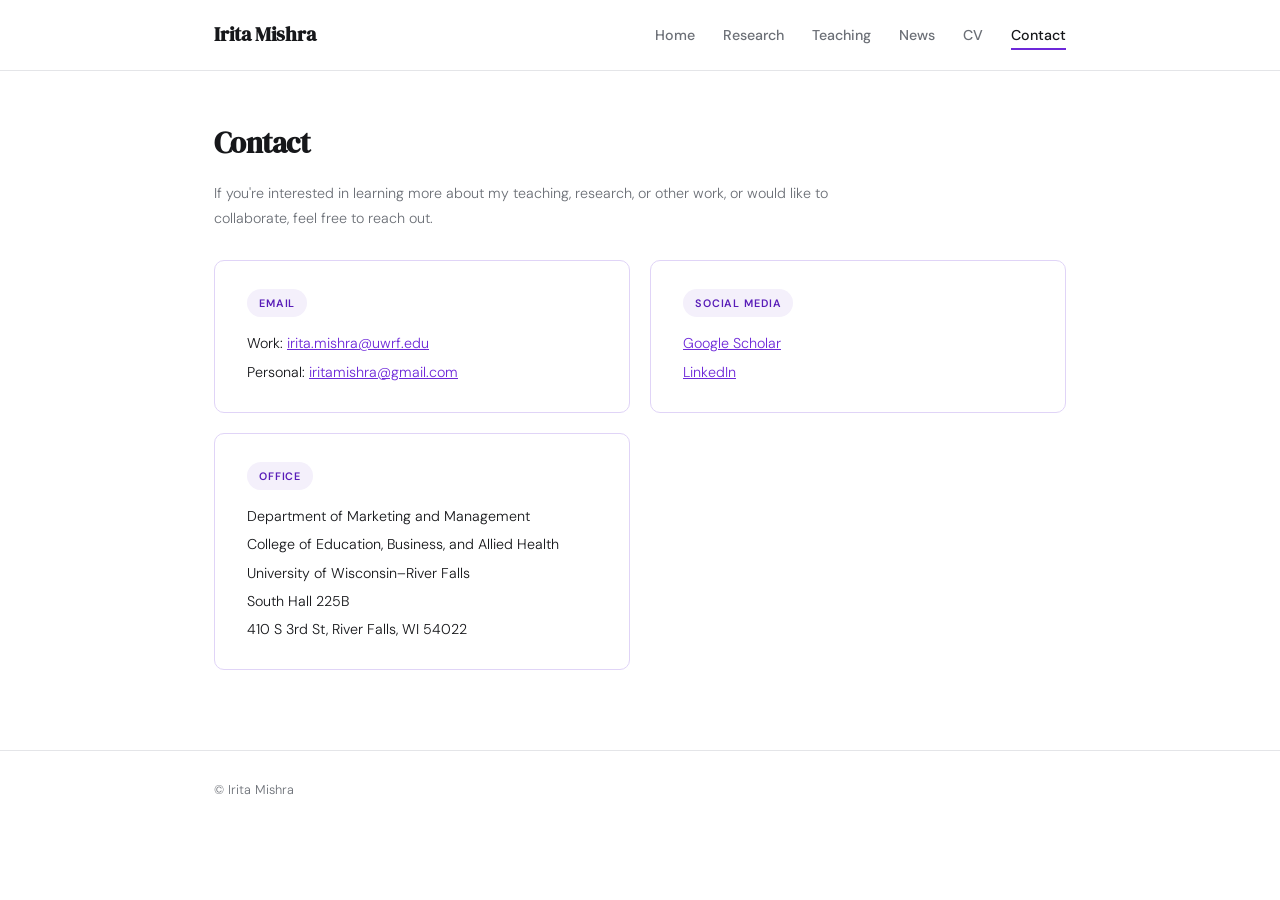
==== commit 59c070d2: "Pill-style contact card labels; add office room number - Email/Office/Social Media card headings are" ====
--- a/contact.html
+++ b/contact.html
@@ -52,6 +52,7 @@
           <p>Department of Marketing and Management</p>
           <p>College of Education, Business, and Allied Health</p>
           <p>University of Wisconsin–River Falls</p>
+          <p>South Hall 225B</p>
           <p>410 S 3rd St, River Falls, WI 54022</p>
         </div>
       </div>
--- a/css/style.css
+++ b/css/style.css
@@ -573,13 +573,17 @@
 }
 
 .contact-card h3 {
+  display: inline-block;
   font-family: var(--sans);
-  margin: 0 0 8px;
-  color: var(--accent);
+  margin: 0 0 14px;
+  color: var(--accent-dark);
+  background: var(--bg-purple);
   text-transform: uppercase;
   letter-spacing: 0.08em;
   font-weight: 600;
   font-size: 0.72rem;
+  padding: 5px 12px;
+  border-radius: 999px;
 }
 
 .contact-card p { margin: 0 0 4px; }
